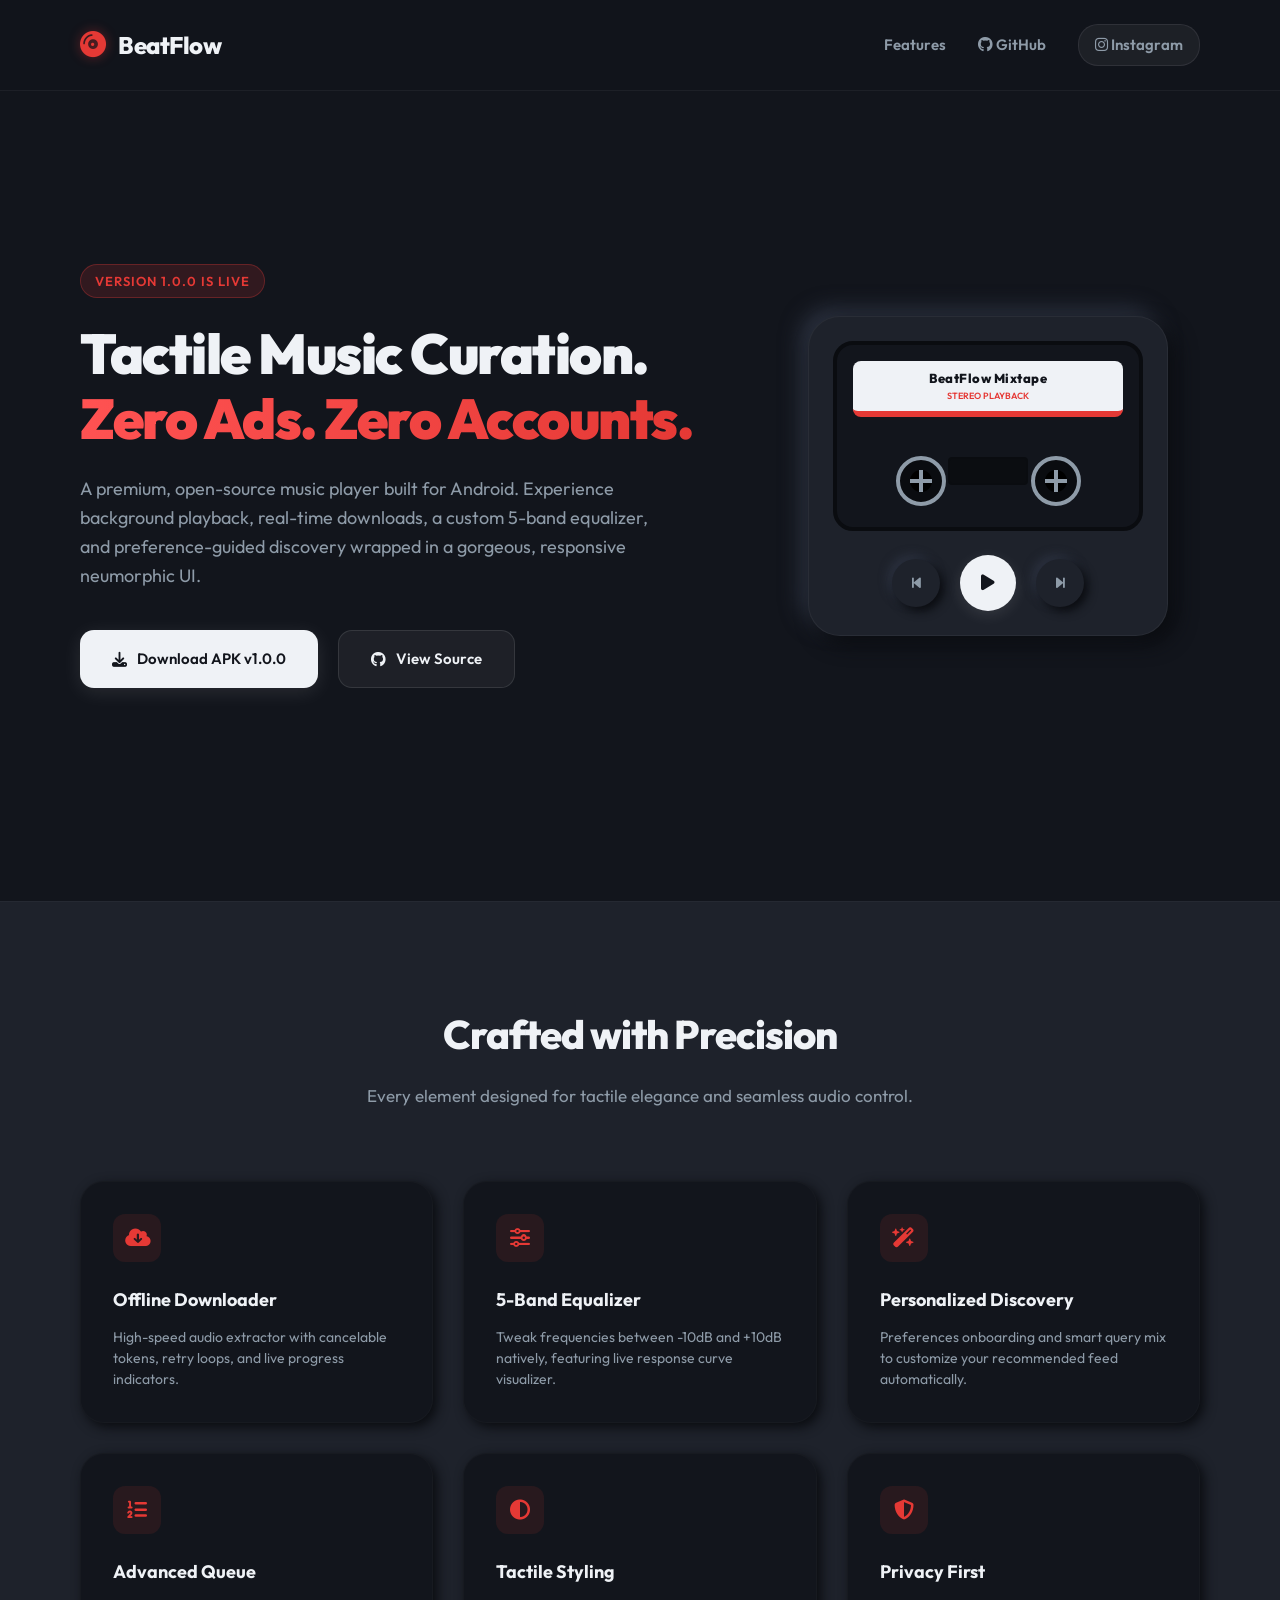
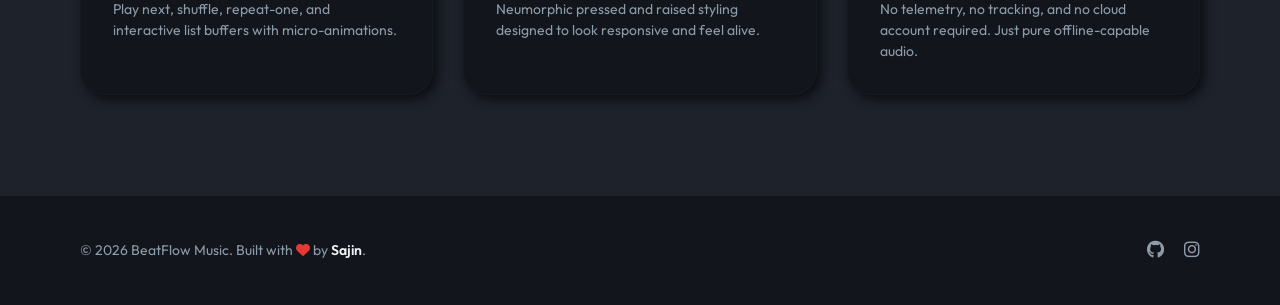
==== landing_page/index.html @ baa770a4 "Add bug reporting settings, lead developer Instagram link, and minimal web landing page" ====
<!DOCTYPE html>
<html lang="en">
<head>
    <meta charset="UTF-8">
    <meta name="viewport" content="width=device-width, initial-scale=1.0">
    <title>BeatFlow - Tactile Music Player</title>
    <!-- Google Fonts -->
    <link rel="preconnect" href="https://fonts.googleapis.com">
    <link rel="preconnect" href="https://fonts.gstatic.com" crossorigin>
    <link href="https://fonts.googleapis.com/css2?family=Outfit:wght@300;400;600;800;900&display=swap" rel="stylesheet">
    <!-- FontAwesome for Icons -->
    <link rel="stylesheet" href="https://cdnjs.cloudflare.com/ajax/libs/font-awesome/6.4.0/css/all.min.css">
    <!-- Custom Stylesheet -->
    <link rel="stylesheet" href="styles.css">
</head>
<body>
    <!-- Navigation -->
    <header class="navbar">
        <div class="logo">
            <span class="logo-icon"><i class="fa-solid fa-compact-disc"></i></span>
            <span class="logo-text">BeatFlow</span>
        </div>
        <nav class="nav-links">
            <a href="#features">Features</a>
            <a href="https://github.com/SAJINPRAKASH/Beatflow" target="_blank"><i class="fa-brands fa-github"></i> GitHub</a>
            <a href="https://www.instagram.com/___saji__n_?igsh=MXNld2RqYmVsamp0cg%3D%3D&utm_source=qr" target="_blank" class="instagram-nav"><i class="fa-brands fa-instagram"></i> Instagram</a>
        </nav>
    </header>

    <!-- Hero Section -->
    <section class="hero">
        <div class="hero-content">
            <div class="badge">Version 1.0.0 is Live</div>
            <h1>Tactile Music Curation.<br><span class="gradient-text">Zero Ads. Zero Accounts.</span></h1>
            <p class="hero-desc">
                A premium, open-source music player built for Android. Experience background playback, real-time downloads, a custom 5-band equalizer, and preference-guided discovery wrapped in a gorgeous, responsive neumorphic UI.
            </p>
            <div class="cta-buttons">
                <!-- Point to build outputs path or release link -->
                <a href="https://github.com/SAJINPRAKASH/Beatflow/releases/download/v1.0.0/app-release.apk" class="btn btn-primary">
                    <i class="fa-solid fa-download"></i> Download APK v1.0.0
                </a>
                <a href="https://github.com/SAJINPRAKASH/Beatflow" target="_blank" class="btn btn-secondary">
                    <i class="fa-brands fa-github"></i> View Source
                </a>
            </div>
        </div>
        
        <!-- Tactile Cassette tape visualization in Neumorphic frame -->
        <div class="hero-visual">
            <div class="player-container">
                <div class="cassette-tape">
                    <div class="tape-label">
                        <span class="tape-title">BeatFlow Mixtape</span>
                        <span class="tape-subtitle">Stereo Playback</span>
                    </div>
                    <div class="tape-spools">
                        <div class="spool left-spool"><div class="spool-teeth"></div></div>
                        <div class="spool right-spool"><div class="spool-teeth"></div></div>
                    </div>
                    <div class="tape-center-window"></div>
                </div>
                <div class="player-controls">
                    <span class="control-btn"><i class="fa-solid fa-backward-step"></i></span>
                    <span class="control-btn play-btn"><i class="fa-solid fa-play"></i></span>
                    <span class="control-btn"><i class="fa-solid fa-forward-step"></i></span>
                </div>
            </div>
        </div>
    </section>

    <!-- Features Section -->
    <section id="features" class="features-section">
        <div class="section-header">
            <h2>Crafted with Precision</h2>
            <p>Every element designed for tactile elegance and seamless audio control.</p>
        </div>
        <div class="features-grid">
            <div class="feature-card">
                <div class="icon-box"><i class="fa-solid fa-cloud-arrow-down"></i></div>
                <h3>Offline Downloader</h3>
                <p>High-speed audio extractor with cancelable tokens, retry loops, and live progress indicators.</p>
            </div>
            <div class="feature-card">
                <div class="icon-box"><i class="fa-solid fa-sliders"></i></div>
                <h3>5-Band Equalizer</h3>
                <p>Tweak frequencies between -10dB and +10dB natively, featuring live response curve visualizer.</p>
            </div>
            <div class="feature-card">
                <div class="icon-box"><i class="fa-solid fa-wand-magic-sparkles"></i></div>
                <h3>Personalized Discovery</h3>
                <p>Preferences onboarding and smart query mix to customize your recommended feed automatically.</p>
            </div>
            <div class="feature-card">
                <div class="icon-box"><i class="fa-solid fa-list-ol"></i></div>
                <h3>Advanced Queue</h3>
                <p>Play next, shuffle, repeat-one, and interactive list buffers with micro-animations.</p>
            </div>
            <div class="feature-card">
                <div class="icon-box"><i class="fa-solid fa-circle-half-stroke"></i></div>
                <h3>Tactile Styling</h3>
                <p>Neumorphic pressed and raised styling designed to look responsive and feel alive.</p>
            </div>
            <div class="feature-card">
                <div class="icon-box"><i class="fa-solid fa-shield-halved"></i></div>
                <h3>Privacy First</h3>
                <p>No telemetry, no tracking, and no cloud account required. Just pure offline-capable audio.</p>
            </div>
        </div>
    </section>

    <!-- Footer -->
    <footer class="footer">
        <div class="footer-content">
            <p>&copy; 2026 BeatFlow Music. Built with <i class="fa-solid fa-heart" style="color: #E53935;"></i> by <a href="https://www.instagram.com/___saji__n_?igsh=MXNld2RqYmVsamp0cg%3D%3D&utm_source=qr" target="_blank">Sajin</a>.</p>
            <div class="social-links">
                <a href="https://github.com/SAJINPRAKASH/Beatflow" target="_blank"><i class="fa-brands fa-github"></i></a>
                <a href="https://www.instagram.com/___saji__n_?igsh=MXNld2RqYmVsamp0cg%3D%3D&utm_source=qr" target="_blank"><i class="fa-brands fa-instagram"></i></a>
            </div>
        </div>
    </footer>
</body>
</html>
---- landing_page/styles.css ----
/* Modern Reset & Colors */
:root {
    --bg-primary: #12151c;
    --bg-secondary: #1e222b;
    --text-primary: #eff2f6;
    --text-secondary: #8e9ba8;
    --accent-red: #e53935;
    --accent-glow: rgba(229, 57, 53, 0.4);
    --shadow-light: #2c3240;
    --shadow-dark: #0a0c10;
    --gradient-hero: linear-gradient(135deg, #1e222b 0%, #12151c 100%);
    --font-family: 'Outfit', sans-serif;
}

* {
    box-sizing: border-box;
    margin: 0;
    padding: 0;
    scroll-behavior: smooth;
}

body {
    background-color: var(--bg-primary);
    color: var(--text-primary);
    font-family: var(--font-family);
    overflow-x: hidden;
    line-height: 1.6;
}

/* Navbar */
.navbar {
    display: flex;
    justify-content: space-between;
    align-items: center;
    padding: 24px 80px;
    background: rgba(18, 21, 28, 0.8);
    backdrop-filter: blur(12px);
    position: sticky;
    top: 0;
    z-index: 100;
    border-bottom: 1px solid rgba(255, 255, 255, 0.05);
}

.logo {
    display: flex;
    align-items: center;
    gap: 12px;
}

.logo-icon {
    font-size: 26px;
    color: var(--accent-red);
    text-shadow: 0 0 12px var(--accent-glow);
    animation: rotateDisc 8s linear infinite;
}

.logo-text {
    font-weight: 800;
    font-size: 24px;
    letter-spacing: -0.5px;
}

.nav-links {
    display: flex;
    align-items: center;
    gap: 32px;
}

.nav-links a {
    color: var(--text-secondary);
    text-decoration: none;
    font-weight: 600;
    font-size: 15px;
    transition: all 0.3s ease;
}

.nav-links a:hover {
    color: var(--text-primary);
}

.nav-links .instagram-nav {
    background: rgba(255, 255, 255, 0.05);
    padding: 8px 16px;
    border-radius: 20px;
    border: 1px solid rgba(255, 255, 255, 0.08);
}

.nav-links .instagram-nav:hover {
    background: linear-gradient(45deg, #f09433 0%, #e6683c 25%, #dc2743 50%, #cc2366 75%, #bc1888 100%);
    color: white;
    border-color: transparent;
}

/* Hero Section */
.hero {
    display: grid;
    grid-template-columns: 1.2fr 0.8fr;
    align-items: center;
    padding: 80px 80px 120px 80px;
    min-height: calc(100vh - 90px);
    gap: 60px;
    max-width: 1400px;
    margin: 0 auto;
}

.hero-content {
    display: flex;
    flex-direction: column;
    align-items: flex-start;
}

.badge {
    background: rgba(229, 57, 53, 0.15);
    color: var(--accent-red);
    padding: 6px 14px;
    border-radius: 20px;
    font-size: 13px;
    font-weight: 600;
    border: 1px solid rgba(229, 57, 53, 0.3);
    margin-bottom: 24px;
    text-transform: uppercase;
    letter-spacing: 1px;
}

.hero h1 {
    font-size: 56px;
    font-weight: 900;
    line-height: 1.15;
    margin-bottom: 24px;
    letter-spacing: -1.5px;
}

.gradient-text {
    background: linear-gradient(90deg, #ff5252, #e53935);
    -webkit-background-clip: text;
    -webkit-text-fill-color: transparent;
}

.hero-desc {
    color: var(--text-secondary);
    font-size: 18px;
    margin-bottom: 40px;
    max-width: 600px;
}

.cta-buttons {
    display: flex;
    gap: 20px;
}

.btn {
    text-decoration: none;
    font-weight: 600;
    font-size: 15px;
    padding: 16px 32px;
    border-radius: 14px;
    transition: all 0.3s cubic-bezier(0.25, 0.8, 0.25, 1);
    display: flex;
    align-items: center;
    gap: 10px;
}

.btn-primary {
    background: var(--text-primary);
    color: var(--bg-primary);
    box-shadow: 0 4px 20px rgba(255, 255, 255, 0.1);
}

.btn-primary:hover {
    background: #ffffff;
    transform: translateY(-2px);
    box-shadow: 0 6px 24px rgba(255, 255, 255, 0.18);
}

.btn-secondary {
    background: rgba(255, 255, 255, 0.05);
    color: var(--text-primary);
    border: 1px solid rgba(255, 255, 255, 0.1);
}

.btn-secondary:hover {
    background: rgba(255, 255, 255, 0.08);
    transform: translateY(-2px);
}

/* Neumorphic Tape Visualizer */
.hero-visual {
    display: flex;
    justify-content: center;
    align-items: center;
}

.player-container {
    background: var(--bg-secondary);
    border-radius: 32px;
    padding: 24px;
    width: 360px;
    box-shadow: 8px 8px 20px var(--shadow-dark), 
                -8px -8px 20px var(--shadow-light);
    border: 1px solid rgba(255, 255, 255, 0.05);
    display: flex;
    flex-direction: column;
    gap: 24px;
}

.cassette-tape {
    background: var(--bg-primary);
    border-radius: 20px;
    height: 190px;
    position: relative;
    border: 4px solid var(--shadow-dark);
    display: flex;
    flex-direction: column;
    justify-content: space-between;
    padding: 16px;
    overflow: hidden;
}

.tape-label {
    background: var(--text-primary);
    color: var(--bg-primary);
    border-radius: 8px;
    height: 56px;
    display: flex;
    flex-direction: column;
    justify-content: center;
    align-items: center;
    border-bottom: 6px solid var(--accent-red);
}

.tape-title {
    font-weight: 800;
    font-size: 13px;
    letter-spacing: 0.5px;
}

.tape-subtitle {
    font-size: 9px;
    color: var(--accent-red);
    font-weight: 600;
    text-transform: uppercase;
}

.tape-spools {
    display: flex;
    justify-content: space-around;
    align-items: center;
    margin-top: 10px;
    height: 60px;
}

.spool {
    width: 50px;
    height: 50px;
    background: var(--shadow-dark);
    border-radius: 50%;
    border: 4px solid var(--text-secondary);
    display: flex;
    justify-content: center;
    align-items: center;
    position: relative;
}

.spool-teeth {
    width: 22px;
    height: 22px;
    background: #000;
    border-radius: 50%;
    position: relative;
}

.spool-teeth::before {
    content: '';
    position: absolute;
    top: 50%;
    left: 50%;
    width: 4px;
    height: 22px;
    background: var(--text-secondary);
    transform: translate(-50%, -50%);
}

.spool-teeth::after {
    content: '';
    position: absolute;
    top: 50%;
    left: 50%;
    width: 22px;
    height: 4px;
    background: var(--text-secondary);
    transform: translate(-50%, -50%);
}

/* Spool spin animation */
.left-spool {
    animation: spinSpool 4s linear infinite;
}

.right-spool {
    animation: spinSpool 4s linear infinite;
}

.tape-center-window {
    width: 80px;
    height: 28px;
    background: rgba(0, 0, 0, 0.4);
    border-radius: 4px;
    border: 2px solid var(--shadow-dark);
    position: absolute;
    bottom: 42px;
    left: 50%;
    transform: translateX(-50%);
}

.player-controls {
    display: flex;
    justify-content: center;
    align-items: center;
    gap: 20px;
}

.control-btn {
    width: 48px;
    height: 48px;
    border-radius: 50%;
    background: var(--bg-secondary);
    display: flex;
    justify-content: center;
    align-items: center;
    color: var(--text-secondary);
    cursor: pointer;
    box-shadow: 4px 4px 10px var(--shadow-dark), 
                -4px -4px 10px var(--shadow-light);
    transition: all 0.2s ease;
    font-size: 14px;
}

.control-btn:hover {
    color: var(--text-primary);
    box-shadow: 2px 2px 5px var(--shadow-dark), 
                -2px -2px 5px var(--shadow-light);
}

.play-btn {
    width: 56px;
    height: 56px;
    color: var(--bg-primary);
    background: var(--text-primary);
    font-size: 18px;
    box-shadow: 0 4px 15px rgba(255, 255, 255, 0.1);
}

.play-btn:hover {
    background: #ffffff;
    color: var(--bg-primary);
}

/* Features Section */
.features-section {
    padding: 100px 80px;
    background: var(--bg-secondary);
    border-top: 1px solid rgba(255, 255, 255, 0.03);
}

.section-header {
    text-align: center;
    margin-bottom: 72px;
}

.section-header h2 {
    font-size: 40px;
    font-weight: 800;
    margin-bottom: 16px;
    letter-spacing: -1px;
}

.section-header p {
    color: var(--text-secondary);
    font-size: 17px;
    max-width: 600px;
    margin: 0 auto;
}

.features-grid {
    display: grid;
    grid-template-columns: repeat(3, 1fr);
    gap: 30px;
    max-width: 1200px;
    margin: 0 auto;
}

.feature-card {
    background: var(--bg-primary);
    border-radius: 24px;
    padding: 32px;
    border: 1px solid rgba(255, 255, 255, 0.02);
    box-shadow: 4px 4px 12px var(--shadow-dark);
    transition: transform 0.3s ease, border-color 0.3s ease;
}

.feature-card:hover {
    transform: translateY(-4px);
    border-color: rgba(229, 57, 53, 0.2);
}

.icon-box {
    width: 48px;
    height: 48px;
    border-radius: 12px;
    background: rgba(229, 57, 53, 0.1);
    color: var(--accent-red);
    display: flex;
    justify-content: center;
    align-items: center;
    font-size: 20px;
    margin-bottom: 24px;
}

.feature-card h3 {
    font-size: 18px;
    font-weight: 700;
    margin-bottom: 12px;
}

.feature-card p {
    color: var(--text-secondary);
    font-size: 14px;
    line-height: 1.5;
}

/* Footer */
.footer {
    padding: 40px 80px;
    background: var(--bg-primary);
    border-top: 1px solid rgba(255, 255, 255, 0.05);
}

.footer-content {
    display: flex;
    justify-content: space-between;
    align-items: center;
    max-width: 1200px;
    margin: 0 auto;
    font-size: 14px;
    color: var(--text-secondary);
}

.footer-content a {
    color: var(--text-primary);
    text-decoration: none;
    font-weight: 600;
}

.footer-content a:hover {
    color: var(--accent-red);
}

.social-links {
    display: flex;
    gap: 20px;
}

.social-links a {
    color: var(--text-secondary);
    font-size: 18px;
    transition: color 0.3s ease;
}

.social-links a:hover {
    color: var(--text-primary);
}

/* Keyframes Animations */
@keyframes rotateDisc {
    0% { transform: rotate(0deg); }
    100% { transform: rotate(360deg); }
}

@keyframes spinSpool {
    0% { transform: rotate(0deg); }
    100% { transform: rotate(360deg); }
}

/* Responsive Design */
@media(max-width: 1024px) {
    .hero {
        grid-template-columns: 1fr;
        text-align: center;
        gap: 48px;
        padding: 48px 24px;
    }
    .hero-content {
        align-items: center;
    }
    .features-grid {
        grid-template-columns: repeat(2, 1fr);
    }
    .navbar {
        padding: 24px 32px;
    }
}

@media(max-width: 768px) {
    .features-grid {
        grid-template-columns: 1fr;
    }
    .hero h1 {
        font-size: 40px;
    }
    .cta-buttons {
        flex-direction: column;
        width: 100%;
        max-width: 320px;
    }
    .footer-content {
        flex-direction: column;
        gap: 16px;
        text-align: center;
    }
}
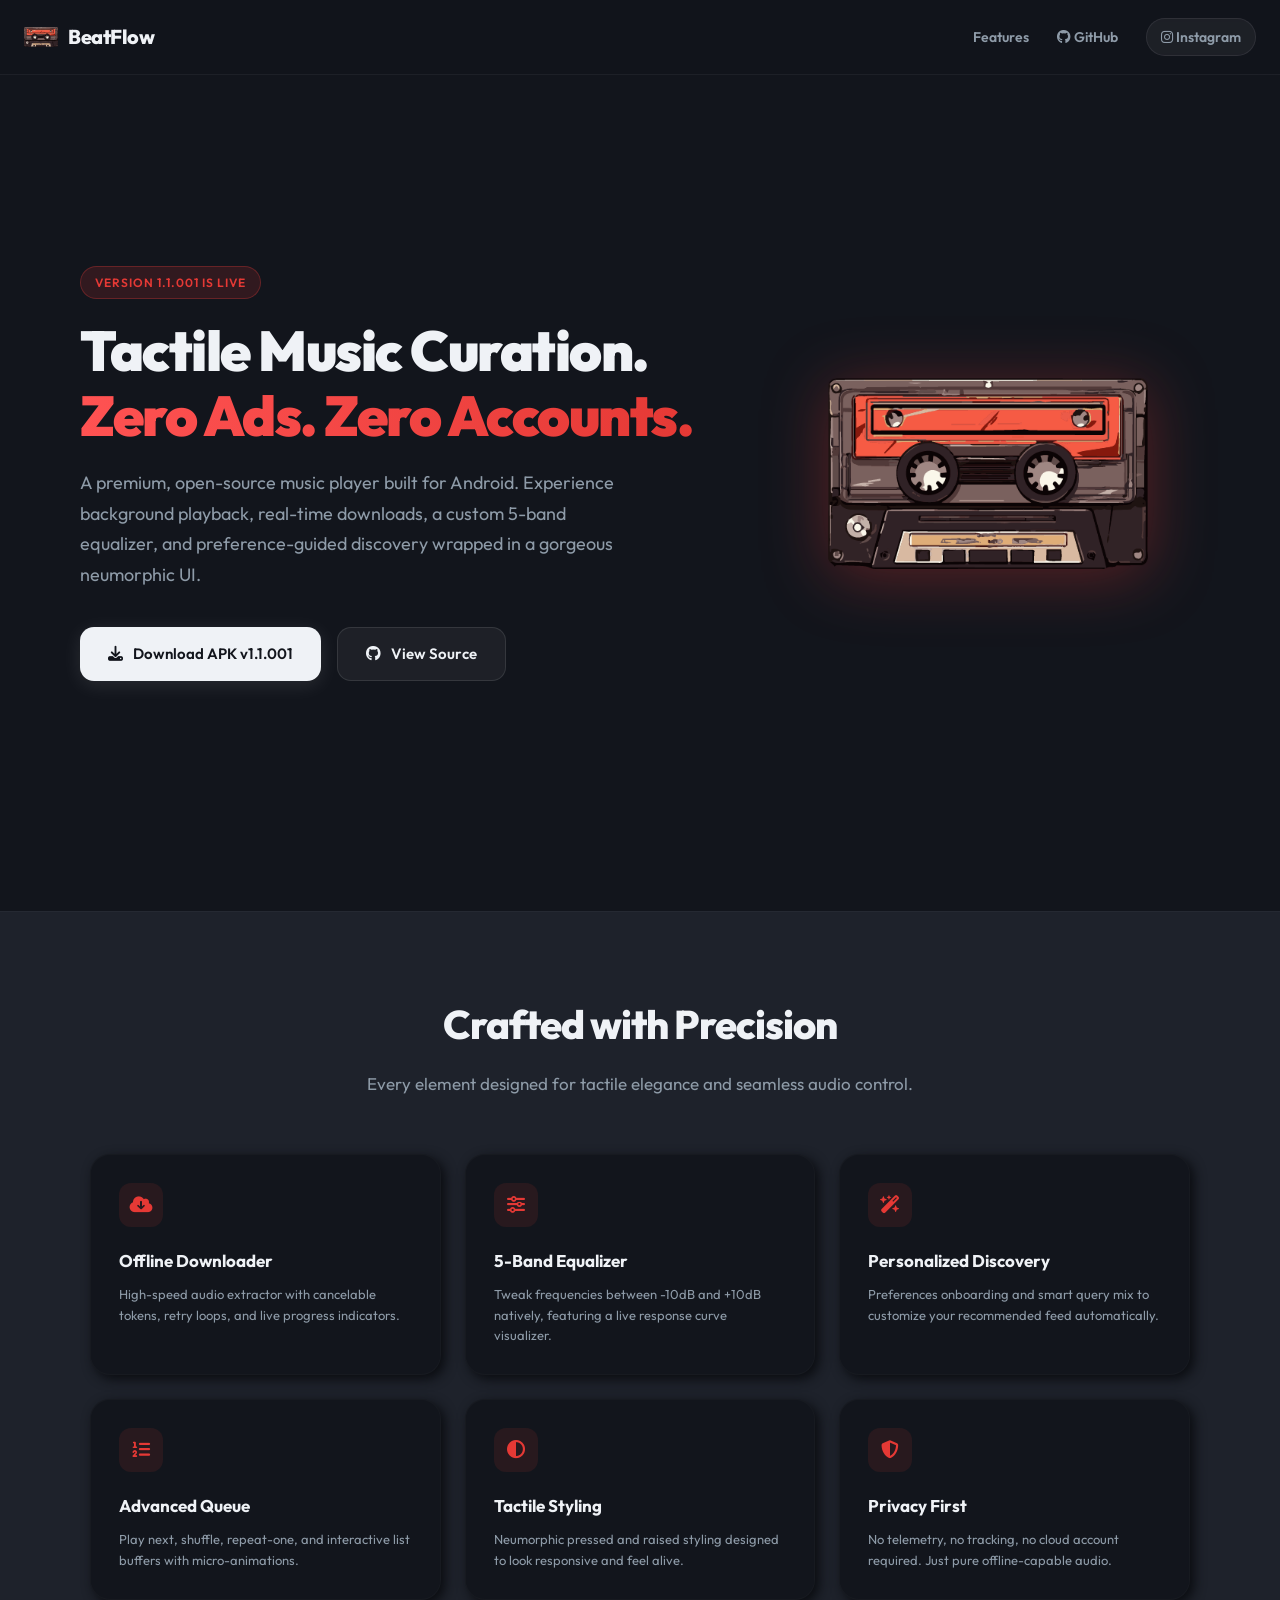
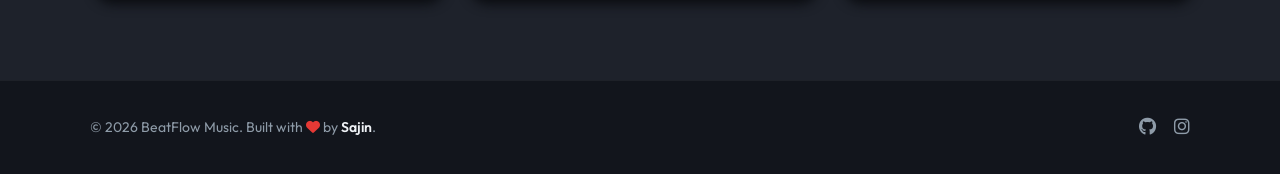
==== commit 44f45bc4: "release: v1.1.001 - mobile fixes, real form link, logo update, responsive landing page" ====
--- a/landing_page/index.html
+++ b/landing_page/index.html
@@ -4,6 +4,8 @@
     <meta charset="UTF-8">
     <meta name="viewport" content="width=device-width, initial-scale=1.0">
     <title>BeatFlow - Tactile Music Player</title>
+    <link rel="icon" type="image/png" href="logo.png">
+    <meta name="description" content="BeatFlow is a premium, open-source Android music player. Background playback, offline downloads, 5-band EQ, and beautiful neumorphic UI. Zero ads. Zero accounts.">
     <!-- Google Fonts -->
     <link rel="preconnect" href="https://fonts.googleapis.com">
     <link rel="preconnect" href="https://fonts.gstatic.com" crossorigin>
@@ -14,57 +16,61 @@
     <link rel="stylesheet" href="styles.css">
 </head>
 <body>
+
     <!-- Navigation -->
     <header class="navbar">
         <div class="logo">
-            <span class="logo-icon"><i class="fa-solid fa-compact-disc"></i></span>
+            <img src="logo.png" alt="BeatFlow Logo" class="logo-img">
             <span class="logo-text">BeatFlow</span>
         </div>
+
+        <!-- Desktop nav -->
         <nav class="nav-links">
             <a href="#features">Features</a>
             <a href="https://github.com/SAJINPRAKASH/Beatflow" target="_blank"><i class="fa-brands fa-github"></i> GitHub</a>
             <a href="https://www.instagram.com/___saji__n_?igsh=MXNld2RqYmVsamp0cg%3D%3D&utm_source=qr" target="_blank" class="instagram-nav"><i class="fa-brands fa-instagram"></i> Instagram</a>
         </nav>
+
+        <!-- Hamburger (mobile) -->
+        <button class="hamburger" id="hamburgerBtn" aria-label="Toggle menu">
+            <span></span>
+            <span></span>
+            <span></span>
+        </button>
     </header>
+
+    <!-- Mobile nav drawer -->
+    <nav class="mobile-nav" id="mobileNav">
+        <a href="#features" id="mobileFeatures"><i class="fa-solid fa-star"></i> Features</a>
+        <a href="https://github.com/SAJINPRAKASH/Beatflow" target="_blank"><i class="fa-brands fa-github"></i> GitHub</a>
+        <a href="https://www.instagram.com/___saji__n_?igsh=MXNld2RqYmVsamp0cg%3D%3D&utm_source=qr" target="_blank"><i class="fa-brands fa-instagram"></i> Instagram</a>
+        <a href="Beatflow.apk" download="BeatFlow-v1.1.001.apk"><i class="fa-solid fa-download"></i> Download APK</a>
+    </nav>
 
     <!-- Hero Section -->
     <section class="hero">
         <div class="hero-content">
-            <div class="badge">Version 1.0.0 is Live</div>
+            <div class="badge">Version 1.1.001 is Live</div>
             <h1>Tactile Music Curation.<br><span class="gradient-text">Zero Ads. Zero Accounts.</span></h1>
             <p class="hero-desc">
-                A premium, open-source music player built for Android. Experience background playback, real-time downloads, a custom 5-band equalizer, and preference-guided discovery wrapped in a gorgeous, responsive neumorphic UI.
+                A premium, open-source music player built for Android. Experience background playback, real-time downloads, a custom 5-band equalizer, and preference-guided discovery wrapped in a gorgeous neumorphic UI.
             </p>
             <div class="cta-buttons">
-                <!-- Point to build outputs path or release link -->
-                <a href="https://github.com/SAJINPRAKASH/Beatflow/releases/download/v1.0.0/app-release.apk" class="btn btn-primary">
-                    <i class="fa-solid fa-download"></i> Download APK v1.0.0
+                <!-- Download button points to APK in the same folder -->
+                <a href="Beatflow.apk" download="BeatFlow-v1.1.001.apk" class="btn btn-primary">
+                    <i class="fa-solid fa-download"></i> Download APK v1.1.001
                 </a>
                 <a href="https://github.com/SAJINPRAKASH/Beatflow" target="_blank" class="btn btn-secondary">
                     <i class="fa-brands fa-github"></i> View Source
                 </a>
             </div>
         </div>
-        
-        <!-- Tactile Cassette tape visualization in Neumorphic frame -->
+
+        <!-- Hero Logo Visual -->
         <div class="hero-visual">
-            <div class="player-container">
-                <div class="cassette-tape">
-                    <div class="tape-label">
-                        <span class="tape-title">BeatFlow Mixtape</span>
-                        <span class="tape-subtitle">Stereo Playback</span>
-                    </div>
-                    <div class="tape-spools">
-                        <div class="spool left-spool"><div class="spool-teeth"></div></div>
-                        <div class="spool right-spool"><div class="spool-teeth"></div></div>
-                    </div>
-                    <div class="tape-center-window"></div>
-                </div>
-                <div class="player-controls">
-                    <span class="control-btn"><i class="fa-solid fa-backward-step"></i></span>
-                    <span class="control-btn play-btn"><i class="fa-solid fa-play"></i></span>
-                    <span class="control-btn"><i class="fa-solid fa-forward-step"></i></span>
-                </div>
+            <div class="logo-visual-container">
+                <img src="logo.png" alt="BeatFlow App Logo" class="hero-logo-img">
+                <div class="logo-glow"></div>
             </div>
         </div>
     </section>
@@ -84,7 +90,7 @@
             <div class="feature-card">
                 <div class="icon-box"><i class="fa-solid fa-sliders"></i></div>
                 <h3>5-Band Equalizer</h3>
-                <p>Tweak frequencies between -10dB and +10dB natively, featuring live response curve visualizer.</p>
+                <p>Tweak frequencies between -10dB and +10dB natively, featuring a live response curve visualizer.</p>
             </div>
             <div class="feature-card">
                 <div class="icon-box"><i class="fa-solid fa-wand-magic-sparkles"></i></div>
@@ -104,7 +110,7 @@
             <div class="feature-card">
                 <div class="icon-box"><i class="fa-solid fa-shield-halved"></i></div>
                 <h3>Privacy First</h3>
-                <p>No telemetry, no tracking, and no cloud account required. Just pure offline-capable audio.</p>
+                <p>No telemetry, no tracking, no cloud account required. Just pure offline-capable audio.</p>
             </div>
         </div>
     </section>
@@ -114,10 +120,31 @@
         <div class="footer-content">
             <p>&copy; 2026 BeatFlow Music. Built with <i class="fa-solid fa-heart" style="color: #E53935;"></i> by <a href="https://www.instagram.com/___saji__n_?igsh=MXNld2RqYmVsamp0cg%3D%3D&utm_source=qr" target="_blank">Sajin</a>.</p>
             <div class="social-links">
-                <a href="https://github.com/SAJINPRAKASH/Beatflow" target="_blank"><i class="fa-brands fa-github"></i></a>
-                <a href="https://www.instagram.com/___saji__n_?igsh=MXNld2RqYmVsamp0cg%3D%3D&utm_source=qr" target="_blank"><i class="fa-brands fa-instagram"></i></a>
+                <a href="https://github.com/SAJINPRAKASH/Beatflow" target="_blank" aria-label="GitHub"><i class="fa-brands fa-github"></i></a>
+                <a href="https://www.instagram.com/___saji__n_?igsh=MXNld2RqYmVsamp0cg%3D%3D&utm_source=qr" target="_blank" aria-label="Instagram"><i class="fa-brands fa-instagram"></i></a>
             </div>
         </div>
     </footer>
+
+    <script>
+        // Hamburger menu toggle
+        const btn = document.getElementById('hamburgerBtn');
+        const nav = document.getElementById('mobileNav');
+        const mobileFeatures = document.getElementById('mobileFeatures');
+
+        btn.addEventListener('click', () => {
+            btn.classList.toggle('open');
+            nav.classList.toggle('open');
+        });
+
+        // Close menu when a link is tapped
+        nav.querySelectorAll('a').forEach(link => {
+            link.addEventListener('click', () => {
+                btn.classList.remove('open');
+                nav.classList.remove('open');
+            });
+        });
+    </script>
+
 </body>
 </html>
--- a/landing_page/styles.css
+++ b/landing_page/styles.css
@@ -27,14 +27,15 @@
     line-height: 1.6;
 }
 
-/* Navbar */
+/* ─── Navbar ─────────────────────────────────────── */
 .navbar {
     display: flex;
     justify-content: space-between;
     align-items: center;
-    padding: 24px 80px;
-    background: rgba(18, 21, 28, 0.8);
+    padding: 18px 24px;
+    background: rgba(18, 21, 28, 0.9);
     backdrop-filter: blur(12px);
+    -webkit-backdrop-filter: blur(12px);
     position: sticky;
     top: 0;
     z-index: 100;
@@ -44,34 +45,37 @@
 .logo {
     display: flex;
     align-items: center;
-    gap: 12px;
-}
-
-.logo-icon {
-    font-size: 26px;
-    color: var(--accent-red);
-    text-shadow: 0 0 12px var(--accent-glow);
-    animation: rotateDisc 8s linear infinite;
+    gap: 10px;
+    flex-shrink: 0;
+}
+
+.logo-img {
+    width: 34px;
+    height: 34px;
+    object-fit: contain;
+    border-radius: 8px;
 }
 
 .logo-text {
     font-weight: 800;
-    font-size: 24px;
+    font-size: 20px;
     letter-spacing: -0.5px;
 }
 
+/* Desktop nav links */
 .nav-links {
     display: flex;
     align-items: center;
-    gap: 32px;
+    gap: 28px;
 }
 
 .nav-links a {
     color: var(--text-secondary);
     text-decoration: none;
     font-weight: 600;
-    font-size: 15px;
+    font-size: 14px;
     transition: all 0.3s ease;
+    white-space: nowrap;
 }
 
 .nav-links a:hover {
@@ -80,7 +84,7 @@
 
 .nav-links .instagram-nav {
     background: rgba(255, 255, 255, 0.05);
-    padding: 8px 16px;
+    padding: 7px 14px;
     border-radius: 20px;
     border: 1px solid rgba(255, 255, 255, 0.08);
 }
@@ -91,13 +95,66 @@
     border-color: transparent;
 }
 
-/* Hero Section */
+/* Hamburger menu (mobile) */
+.hamburger {
+    display: none;
+    flex-direction: column;
+    cursor: pointer;
+    gap: 5px;
+    padding: 4px;
+    background: none;
+    border: none;
+}
+
+.hamburger span {
+    display: block;
+    width: 24px;
+    height: 2px;
+    background: var(--text-primary);
+    border-radius: 2px;
+    transition: all 0.3s ease;
+}
+
+.hamburger.open span:nth-child(1) { transform: translateY(7px) rotate(45deg); }
+.hamburger.open span:nth-child(2) { opacity: 0; }
+.hamburger.open span:nth-child(3) { transform: translateY(-7px) rotate(-45deg); }
+
+/* Mobile nav drawer */
+.mobile-nav {
+    display: none;
+    flex-direction: column;
+    background: rgba(18, 21, 28, 0.98);
+    backdrop-filter: blur(16px);
+    -webkit-backdrop-filter: blur(16px);
+    padding: 20px 24px;
+    border-bottom: 1px solid rgba(255,255,255,0.05);
+    gap: 16px;
+}
+
+.mobile-nav a {
+    color: var(--text-secondary);
+    text-decoration: none;
+    font-weight: 600;
+    font-size: 16px;
+    padding: 10px 0;
+    border-bottom: 1px solid rgba(255,255,255,0.05);
+    transition: color 0.2s;
+    display: flex;
+    align-items: center;
+    gap: 10px;
+}
+
+.mobile-nav a:last-child { border-bottom: none; }
+.mobile-nav a:hover { color: var(--text-primary); }
+.mobile-nav.open { display: flex; }
+
+/* ─── Hero Section ───────────────────────────────── */
 .hero {
     display: grid;
     grid-template-columns: 1.2fr 0.8fr;
     align-items: center;
     padding: 80px 80px 120px 80px;
-    min-height: calc(100vh - 90px);
+    min-height: calc(100vh - 64px);
     gap: 60px;
     max-width: 1400px;
     margin: 0 auto;
@@ -114,19 +171,19 @@
     color: var(--accent-red);
     padding: 6px 14px;
     border-radius: 20px;
-    font-size: 13px;
+    font-size: 12px;
     font-weight: 600;
     border: 1px solid rgba(229, 57, 53, 0.3);
-    margin-bottom: 24px;
+    margin-bottom: 20px;
     text-transform: uppercase;
     letter-spacing: 1px;
 }
 
 .hero h1 {
-    font-size: 56px;
+    font-size: clamp(32px, 5vw, 56px);
     font-weight: 900;
     line-height: 1.15;
-    margin-bottom: 24px;
+    margin-bottom: 20px;
     letter-spacing: -1.5px;
 }
 
@@ -138,26 +195,29 @@
 
 .hero-desc {
     color: var(--text-secondary);
-    font-size: 18px;
-    margin-bottom: 40px;
-    max-width: 600px;
+    font-size: clamp(14px, 2vw, 18px);
+    margin-bottom: 36px;
+    max-width: 560px;
+    line-height: 1.7;
 }
 
 .cta-buttons {
     display: flex;
-    gap: 20px;
+    gap: 16px;
+    flex-wrap: wrap;
 }
 
 .btn {
     text-decoration: none;
     font-weight: 600;
     font-size: 15px;
-    padding: 16px 32px;
+    padding: 14px 28px;
     border-radius: 14px;
     transition: all 0.3s cubic-bezier(0.25, 0.8, 0.25, 1);
-    display: flex;
+    display: inline-flex;
     align-items: center;
     gap: 10px;
+    white-space: nowrap;
 }
 
 .btn-primary {
@@ -183,36 +243,51 @@
     transform: translateY(-2px);
 }
 
-/* Neumorphic Tape Visualizer */
+/* ─── Hero Logo Visual ───────────────────────────── */
 .hero-visual {
     display: flex;
     justify-content: center;
     align-items: center;
 }
 
-.player-container {
-    background: var(--bg-secondary);
-    border-radius: 32px;
-    padding: 24px;
-    width: 360px;
-    box-shadow: 8px 8px 20px var(--shadow-dark), 
-                -8px -8px 20px var(--shadow-light);
-    border: 1px solid rgba(255, 255, 255, 0.05);
-    display: flex;
-    flex-direction: column;
-    gap: 24px;
+.logo-visual-container {
+    position: relative;
+    display: flex;
+    justify-content: center;
+    align-items: center;
+}
+
+.hero-logo-img {
+    width: min(320px, 80vw);
+    height: min(320px, 80vw);
+    object-fit: contain;
+    border-radius: 36px;
+    position: relative;
+    z-index: 1;
+    filter: drop-shadow(0 8px 32px rgba(229, 57, 53, 0.35));
+    animation: floatLogo 4s ease-in-out infinite;
+}
+
+.logo-glow {
+    position: absolute;
+    width: 60%;
+    height: 60%;
+    background: radial-gradient(circle, rgba(229,57,53,0.25) 0%, transparent 70%);
+    border-radius: 50%;
+    z-index: 0;
+    animation: pulseGlow 4s ease-in-out infinite;
 }
 
 .cassette-tape {
     background: var(--bg-primary);
-    border-radius: 20px;
-    height: 190px;
+    border-radius: 16px;
+    height: 170px;
     position: relative;
     border: 4px solid var(--shadow-dark);
     display: flex;
     flex-direction: column;
     justify-content: space-between;
-    padding: 16px;
+    padding: 14px;
     overflow: hidden;
 }
 
@@ -220,22 +295,22 @@
     background: var(--text-primary);
     color: var(--bg-primary);
     border-radius: 8px;
-    height: 56px;
+    height: 50px;
     display: flex;
     flex-direction: column;
     justify-content: center;
     align-items: center;
-    border-bottom: 6px solid var(--accent-red);
+    border-bottom: 5px solid var(--accent-red);
 }
 
 .tape-title {
     font-weight: 800;
-    font-size: 13px;
+    font-size: 12px;
     letter-spacing: 0.5px;
 }
 
 .tape-subtitle {
-    font-size: 9px;
+    font-size: 8px;
     color: var(--accent-red);
     font-weight: 600;
     text-transform: uppercase;
@@ -245,13 +320,13 @@
     display: flex;
     justify-content: space-around;
     align-items: center;
-    margin-top: 10px;
-    height: 60px;
+    margin-top: 8px;
+    height: 56px;
 }
 
 .spool {
-    width: 50px;
-    height: 50px;
+    width: 44px;
+    height: 44px;
     background: var(--shadow-dark);
     border-radius: 50%;
     border: 4px solid var(--text-secondary);
@@ -262,8 +337,8 @@
 }
 
 .spool-teeth {
-    width: 22px;
-    height: 22px;
+    width: 18px;
+    height: 18px;
     background: #000;
     border-radius: 50%;
     position: relative;
@@ -274,8 +349,8 @@
     position: absolute;
     top: 50%;
     left: 50%;
-    width: 4px;
-    height: 22px;
+    width: 3px;
+    height: 18px;
     background: var(--text-secondary);
     transform: translate(-50%, -50%);
 }
@@ -285,29 +360,23 @@
     position: absolute;
     top: 50%;
     left: 50%;
-    width: 22px;
-    height: 4px;
+    width: 18px;
+    height: 3px;
     background: var(--text-secondary);
     transform: translate(-50%, -50%);
 }
 
-/* Spool spin animation */
-.left-spool {
-    animation: spinSpool 4s linear infinite;
-}
-
-.right-spool {
-    animation: spinSpool 4s linear infinite;
-}
+.left-spool  { animation: spinSpool 4s linear infinite; }
+.right-spool { animation: spinSpool 4s linear infinite; }
 
 .tape-center-window {
-    width: 80px;
-    height: 28px;
+    width: 70px;
+    height: 24px;
     background: rgba(0, 0, 0, 0.4);
     border-radius: 4px;
     border: 2px solid var(--shadow-dark);
     position: absolute;
-    bottom: 42px;
+    bottom: 38px;
     left: 50%;
     transform: translateX(-50%);
 }
@@ -316,12 +385,12 @@
     display: flex;
     justify-content: center;
     align-items: center;
-    gap: 20px;
+    gap: 16px;
 }
 
 .control-btn {
-    width: 48px;
-    height: 48px;
+    width: 44px;
+    height: 44px;
     border-radius: 50%;
     background: var(--bg-secondary);
     display: flex;
@@ -329,24 +398,24 @@
     align-items: center;
     color: var(--text-secondary);
     cursor: pointer;
-    box-shadow: 4px 4px 10px var(--shadow-dark), 
+    box-shadow: 4px 4px 10px var(--shadow-dark),
                 -4px -4px 10px var(--shadow-light);
     transition: all 0.2s ease;
-    font-size: 14px;
+    font-size: 13px;
 }
 
 .control-btn:hover {
     color: var(--text-primary);
-    box-shadow: 2px 2px 5px var(--shadow-dark), 
+    box-shadow: 2px 2px 5px var(--shadow-dark),
                 -2px -2px 5px var(--shadow-light);
 }
 
 .play-btn {
-    width: 56px;
-    height: 56px;
+    width: 52px;
+    height: 52px;
     color: var(--bg-primary);
     background: var(--text-primary);
-    font-size: 18px;
+    font-size: 16px;
     box-shadow: 0 4px 15px rgba(255, 255, 255, 0.1);
 }
 
@@ -355,44 +424,44 @@
     color: var(--bg-primary);
 }
 
-/* Features Section */
+/* ─── Features Section ───────────────────────────── */
 .features-section {
-    padding: 100px 80px;
+    padding: 80px 24px;
     background: var(--bg-secondary);
     border-top: 1px solid rgba(255, 255, 255, 0.03);
 }
 
 .section-header {
     text-align: center;
-    margin-bottom: 72px;
+    margin-bottom: 56px;
 }
 
 .section-header h2 {
-    font-size: 40px;
+    font-size: clamp(28px, 5vw, 40px);
     font-weight: 800;
-    margin-bottom: 16px;
+    margin-bottom: 14px;
     letter-spacing: -1px;
 }
 
 .section-header p {
     color: var(--text-secondary);
-    font-size: 17px;
-    max-width: 600px;
+    font-size: clamp(14px, 2vw, 17px);
+    max-width: 560px;
     margin: 0 auto;
 }
 
 .features-grid {
     display: grid;
     grid-template-columns: repeat(3, 1fr);
-    gap: 30px;
-    max-width: 1200px;
+    gap: 24px;
+    max-width: 1100px;
     margin: 0 auto;
 }
 
 .feature-card {
     background: var(--bg-primary);
-    border-radius: 24px;
-    padding: 32px;
+    border-radius: 20px;
+    padding: 28px;
     border: 1px solid rgba(255, 255, 255, 0.02);
     box-shadow: 4px 4px 12px var(--shadow-dark);
     transition: transform 0.3s ease, border-color 0.3s ease;
@@ -404,33 +473,33 @@
 }
 
 .icon-box {
-    width: 48px;
-    height: 48px;
+    width: 44px;
+    height: 44px;
     border-radius: 12px;
     background: rgba(229, 57, 53, 0.1);
     color: var(--accent-red);
     display: flex;
     justify-content: center;
     align-items: center;
-    font-size: 20px;
-    margin-bottom: 24px;
+    font-size: 18px;
+    margin-bottom: 20px;
 }
 
 .feature-card h3 {
-    font-size: 18px;
+    font-size: 17px;
     font-weight: 700;
-    margin-bottom: 12px;
+    margin-bottom: 10px;
 }
 
 .feature-card p {
     color: var(--text-secondary);
-    font-size: 14px;
-    line-height: 1.5;
-}
-
-/* Footer */
+    font-size: 13px;
+    line-height: 1.6;
+}
+
+/* ─── Footer ─────────────────────────────────────── */
 .footer {
-    padding: 40px 80px;
+    padding: 32px 24px;
     background: var(--bg-primary);
     border-top: 1px solid rgba(255, 255, 255, 0.05);
 }
@@ -439,10 +508,12 @@
     display: flex;
     justify-content: space-between;
     align-items: center;
-    max-width: 1200px;
+    max-width: 1100px;
     margin: 0 auto;
     font-size: 14px;
     color: var(--text-secondary);
+    gap: 12px;
+    flex-wrap: wrap;
 }
 
 .footer-content a {
@@ -451,13 +522,11 @@
     font-weight: 600;
 }
 
-.footer-content a:hover {
-    color: var(--accent-red);
-}
+.footer-content a:hover { color: var(--accent-red); }
 
 .social-links {
     display: flex;
-    gap: 20px;
+    gap: 18px;
 }
 
 .social-links a {
@@ -466,55 +535,89 @@
     transition: color 0.3s ease;
 }
 
-.social-links a:hover {
-    color: var(--text-primary);
-}
-
-/* Keyframes Animations */
+.social-links a:hover { color: var(--text-primary); }
+
+/* ─── Keyframes ──────────────────────────────────── */
+@keyframes floatLogo {
+    0%, 100% { transform: translateY(0px); }
+    50%       { transform: translateY(-12px); }
+}
+
+@keyframes pulseGlow {
+    0%, 100% { opacity: 0.6; transform: scale(1); }
+    50%       { opacity: 1;   transform: scale(1.15); }
+}
+
 @keyframes rotateDisc {
-    0% { transform: rotate(0deg); }
+    0%   { transform: rotate(0deg); }
     100% { transform: rotate(360deg); }
 }
 
 @keyframes spinSpool {
-    0% { transform: rotate(0deg); }
+    0%   { transform: rotate(0deg); }
     100% { transform: rotate(360deg); }
 }
 
-/* Responsive Design */
-@media(max-width: 1024px) {
+/* ─── Responsive: Tablet (≤ 1024px) ─────────────── */
+@media (max-width: 1024px) {
+    .navbar { padding: 16px 24px; }
+
     .hero {
         grid-template-columns: 1fr;
         text-align: center;
+        padding: 56px 24px 80px;
         gap: 48px;
-        padding: 48px 24px;
+        min-height: unset;
     }
-    .hero-content {
-        align-items: center;
+
+    .hero-content { align-items: center; }
+
+    .hero-desc { margin-left: auto; margin-right: auto; }
+
+    .features-grid { grid-template-columns: repeat(2, 1fr); }
+}
+
+/* ─── Responsive: Mobile (≤ 640px) ──────────────── */
+@media (max-width: 640px) {
+    /* Hide desktop nav, show hamburger */
+    .nav-links  { display: none; }
+    .hamburger  { display: flex; }
+
+    .hero {
+        padding: 40px 20px 60px;
+        gap: 36px;
     }
-    .features-grid {
-        grid-template-columns: repeat(2, 1fr);
-    }
-    .navbar {
-        padding: 24px 32px;
-    }
-}
-
-@media(max-width: 768px) {
-    .features-grid {
-        grid-template-columns: 1fr;
-    }
-    .hero h1 {
-        font-size: 40px;
-    }
+
+    .hero h1 { font-size: 30px; letter-spacing: -1px; }
+
+    .hero-desc { font-size: 14px; }
+
     .cta-buttons {
         flex-direction: column;
         width: 100%;
+        align-items: center;
+    }
+
+    .btn {
+        width: 100%;
         max-width: 320px;
+        justify-content: center;
+        padding: 14px 20px;
+        font-size: 14px;
     }
+
+    .player-container { width: min(280px, 88vw); padding: 16px; }
+
+    .cassette-tape { height: 150px; }
+
+    .features-grid { grid-template-columns: 1fr; gap: 16px; }
+
+    .feature-card { padding: 22px; }
+
+    .features-section { padding: 56px 20px; }
+
     .footer-content {
         flex-direction: column;
-        gap: 16px;
         text-align: center;
     }
 }
